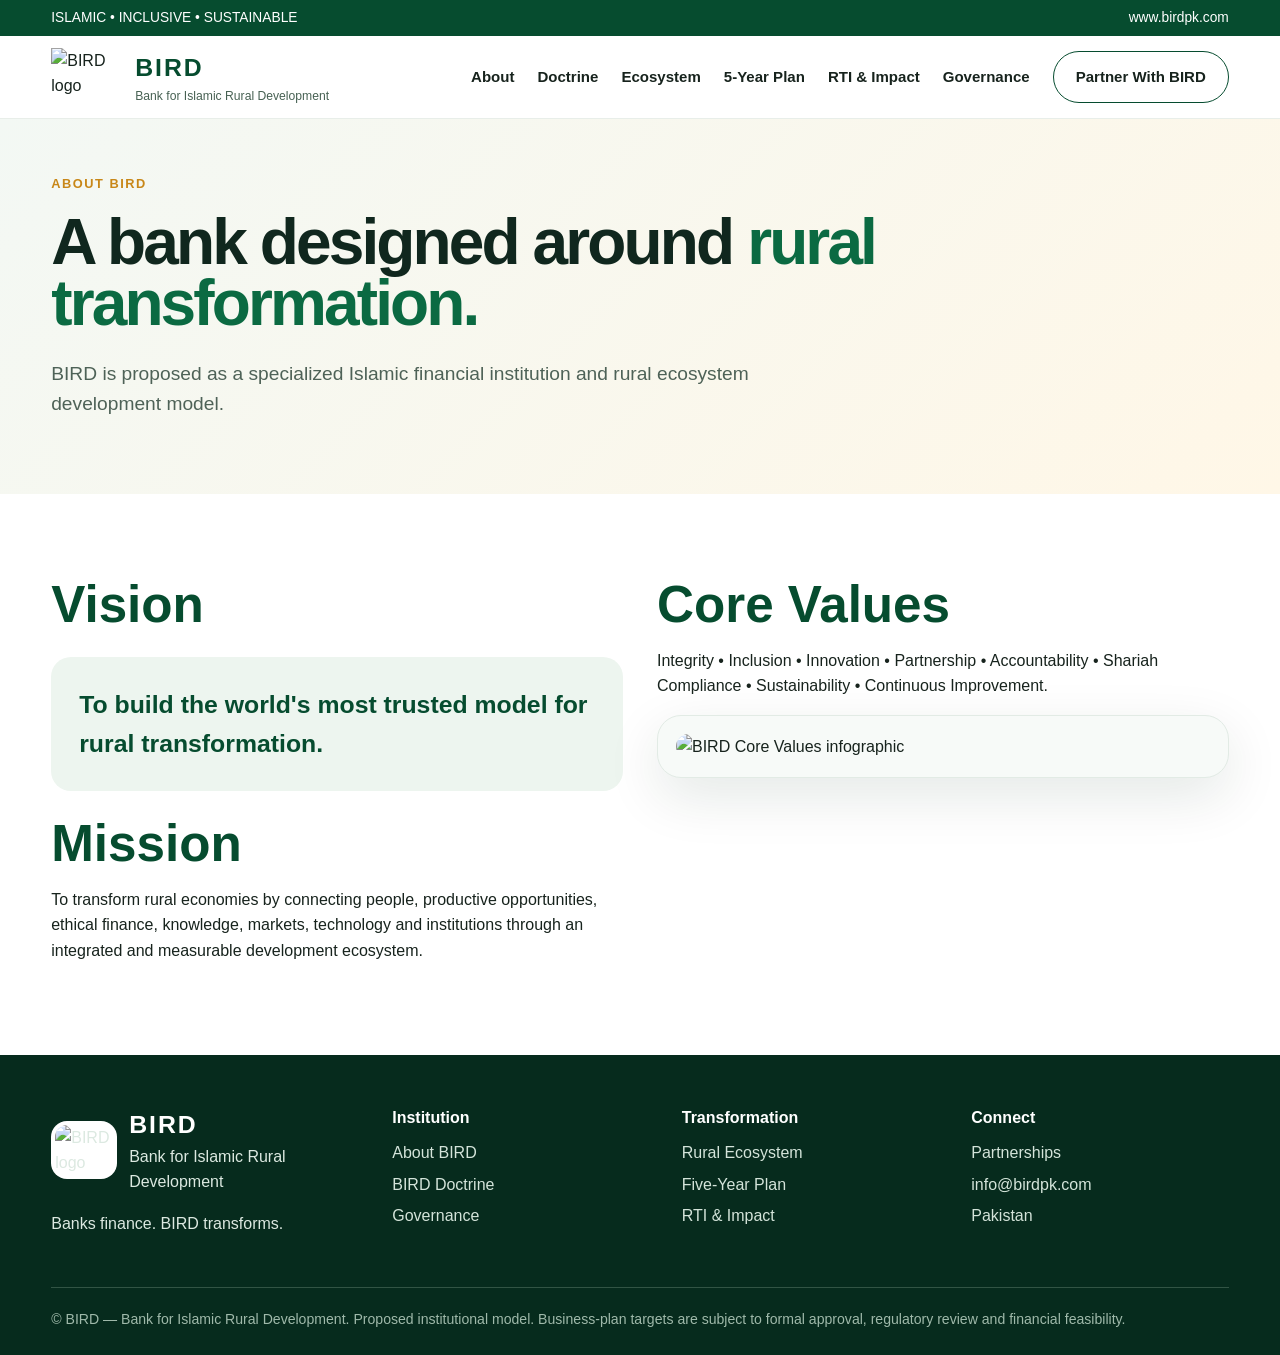
==== about.html @ 43ede4d1 "Add files via upload" ====
<!doctype html><html lang="en"><head><meta charset="utf-8"><meta name="viewport" content="width=device-width,initial-scale=1">
<title>About | BIRD</title><meta name="description" content="BIRD — Bank for Islamic Rural Development"><link rel="stylesheet" href="styles.css"></head>
<body>
<div class="topbar"><div class="container"><span>ISLAMIC • INCLUSIVE • SUSTAINABLE</span><span>www.birdpk.com</span></div></div>
<header><div class="container nav">
<a class="brand" href="index.html"><img src="assets/bird-logo.png" alt="BIRD logo"><div><div class="brand-title">BIRD</div><div class="brand-sub">Bank for Islamic Rural Development</div></div></a>
<nav>
<a href="about.html">About</a><a href="doctrine.html">Doctrine</a><a href="ecosystem.html">Ecosystem</a>
<a href="five-year-plan.html">5-Year Plan</a><a href="impact.html">RTI & Impact</a><a href="governance.html">Governance</a>
<a class="btn" href="partnerships.html">Partner With BIRD</a>
</nav><div class="mobile-toggle">MENU</div></div></header>

<section class="page-hero"><div class="container"><div class="eyebrow">About BIRD</div><h1>A bank designed around <span>rural transformation.</span></h1><p class="lead">BIRD is proposed as a specialized Islamic financial institution and rural ecosystem development model.</p></div></section>
<section><div class="container two-col"><div><h2>Vision</h2><p class="quote">To build the world's most trusted model for rural transformation.</p><h2>Mission</h2><p>To transform rural economies by connecting people, productive opportunities, ethical finance, knowledge, markets, technology and institutions through an integrated and measurable development ecosystem.</p></div><div><h2>Core Values</h2><p>Integrity • Inclusion • Innovation • Partnership • Accountability • Shariah Compliance • Sustainability • Continuous Improvement.</p><div class="infographic"><img src="assets/core-values.png" alt="BIRD Core Values infographic"></div></div></div></section>

<footer><div class="container">
<div class="footer-grid">
<div><div class="brand"><img src="assets/bird-logo.png" alt="BIRD logo"><div><div class="brand-title" style="color:white">BIRD</div><div>Bank for Islamic Rural Development</div></div></div>
<p>Banks finance. BIRD transforms.</p></div>
<div><h4>Institution</h4><a href="about.html">About BIRD</a><a href="doctrine.html">BIRD Doctrine</a><a href="governance.html">Governance</a></div>
<div><h4>Transformation</h4><a href="ecosystem.html">Rural Ecosystem</a><a href="five-year-plan.html">Five-Year Plan</a><a href="impact.html">RTI & Impact</a></div>
<div><h4>Connect</h4><a href="partnerships.html">Partnerships</a><a href="mailto:info@birdpk.com">info@birdpk.com</a><a href="#">Pakistan</a></div>
</div><div class="copyright">© BIRD — Bank for Islamic Rural Development. Proposed institutional model. Business-plan targets are subject to formal approval, regulatory review and financial feasibility.</div>
</div></footer>
<script src="script.js"></script>
</body></html>
---- styles.css ----
:root{
  --green:#064c2f; --green2:#0b6a42; --gold:#c88718; --navy:#123657;
  --ink:#17231d; --muted:#65736b; --cream:#fbfaf5; --pale:#edf5ef; --white:#fff;
  --shadow:0 18px 55px rgba(5,45,28,.11);
}
*{box-sizing:border-box} html{scroll-behavior:smooth}
body{margin:0;font-family:Inter,Segoe UI,Arial,sans-serif;color:var(--ink);background:#fff;line-height:1.58}
a{text-decoration:none;color:inherit}
.container{width:min(1180px,92%);margin:auto}
.topbar{background:var(--green);color:#fff;font-size:.86rem;padding:7px 0}
.topbar .container{display:flex;justify-content:space-between;gap:20px;align-items:center}
header{position:sticky;top:0;z-index:50;background:rgba(255,255,255,.97);border-bottom:1px solid #e8eee9}
.nav{display:flex;align-items:center;justify-content:space-between;min-height:82px;gap:20px}
.brand{display:flex;align-items:center;gap:12px}
.brand img{width:72px;height:58px;object-fit:contain}
.brand-title{font-weight:900;color:var(--green);font-size:1.55rem;letter-spacing:.08em}
.brand-sub{font-size:.76rem;color:#476153}
nav{display:flex;align-items:center;gap:23px;font-weight:700;font-size:.94rem}
nav a:hover{color:var(--gold)}
.btn{display:inline-flex;align-items:center;justify-content:center;padding:13px 22px;border-radius:30px;border:1px solid var(--green);font-weight:800}
.btn.primary{background:var(--green);color:#fff}
.btn.gold{background:var(--gold);color:#fff;border-color:var(--gold)}
.hero{background:radial-gradient(circle at 85% 25%,#f5e9c8 0,#f3f8f3 36%,#fff 70%);padding:75px 0 60px}
.hero-grid{display:grid;grid-template-columns:1.2fr .8fr;gap:52px;align-items:center}
.kicker{color:var(--green2);font-weight:900;letter-spacing:.17em;font-size:.86rem;text-transform:uppercase}
h1{font-size:clamp(3rem,6vw,5.7rem);line-height:.96;margin:18px 0 24px;letter-spacing:-.045em;color:#10271e}
h1 span{color:var(--green2)}
.lead{font-size:1.2rem;color:#4e6257;max-width:760px}
.hero-card{background:#fff;border-radius:28px;padding:26px;box-shadow:var(--shadow);border:1px solid #e4eee7}
.hero-card img{width:100%;max-height:245px;object-fit:contain}
.stats{display:grid;grid-template-columns:repeat(2,1fr);gap:12px;margin-top:18px}
.stat{background:var(--pale);border-radius:18px;padding:17px}
.stat b{font-size:1.75rem;color:var(--green)}
.stat small{display:block;color:var(--muted)}
section{padding:76px 0}
.section-head{max-width:780px;margin-bottom:34px}
.eyebrow{font-weight:900;color:var(--gold);text-transform:uppercase;letter-spacing:.12em;font-size:.8rem}
h2{font-size:clamp(2rem,4vw,3.35rem);line-height:1.08;margin:7px 0 12px;color:var(--green)}
h3{color:var(--green);font-size:1.35rem;margin:7px 0}
.grid-3{display:grid;grid-template-columns:repeat(3,1fr);gap:20px}
.grid-4{display:grid;grid-template-columns:repeat(4,1fr);gap:18px}
.card{padding:26px;border:1px solid #dfe9e2;border-radius:22px;background:#fff;box-shadow:0 8px 26px rgba(5,45,28,.05)}
.card .icon{font-size:2rem}
.card p{color:#607068}
.band{background:var(--green);color:#fff}
.band h2,.band h3{color:#fff}.band p{color:#dfeee6}
.pillars{display:grid;grid-template-columns:repeat(5,1fr);gap:12px}
.pillar{background:#fff;color:var(--ink);padding:20px;border-radius:18px;text-align:center}
.pillar strong{display:block;color:var(--green)}
.process{display:flex;align-items:stretch;gap:12px;flex-wrap:wrap}
.step{flex:1;min-width:145px;background:var(--pale);padding:20px;border-radius:18px;position:relative}
.step b{color:var(--green);font-size:1.1rem}
.infographic{background:#f7faf8;border:1px solid #e2ebe5;border-radius:24px;padding:18px;box-shadow:var(--shadow)}
.infographic img{width:100%;display:block;border-radius:15px}
.table-wrap{overflow:auto;border-radius:18px;border:1px solid #dfe8e2}
table{width:100%;border-collapse:collapse;font-size:.93rem}
th{background:var(--green);color:#fff;padding:13px;text-align:left}
td{padding:12px;border-bottom:1px solid #e6ece8}
tr:nth-child(even) td{background:#f7faf8}
.callout{padding:30px;border-left:6px solid var(--gold);background:#fff8ea;border-radius:18px;font-size:1.18rem}
footer{background:#062b1d;color:#dce9e1;padding:50px 0 25px}
.footer-grid{display:grid;grid-template-columns:1.2fr repeat(3,1fr);gap:32px}
footer h4{color:#fff;margin:0 0 10px}
footer a{display:block;margin:6px 0;color:#d4e4da}
footer .brand img{background:white;border-radius:16px;padding:4px}
.copyright{border-top:1px solid #315444;margin-top:35px;padding-top:20px;color:#9fb9aa;font-size:.88rem}
.page-hero{padding:55px 0;background:linear-gradient(135deg,#f3f8f4,#fff7e7)}
.page-hero h1{font-size:clamp(2.6rem,5vw,4.6rem)}
.two-col{display:grid;grid-template-columns:1fr 1fr;gap:34px;align-items:start}
.quote{font-size:1.55rem;font-weight:800;color:var(--green);padding:28px;border-radius:20px;background:var(--pale)}
.mobile-toggle{display:none}
@media(max-width:900px){
  .hero-grid,.two-col{grid-template-columns:1fr}
  .grid-3,.grid-4,.pillars{grid-template-columns:1fr 1fr}
  nav{display:none}.mobile-toggle{display:block;font-weight:900;color:var(--green)}
  .footer-grid{grid-template-columns:1fr 1fr}
  h1{font-size:3.3rem}
}
@media(max-width:600px){
  .grid-3,.grid-4,.pillars,.stats,.footer-grid{grid-template-columns:1fr}
  .hero{padding-top:42px} section{padding:52px 0}
}
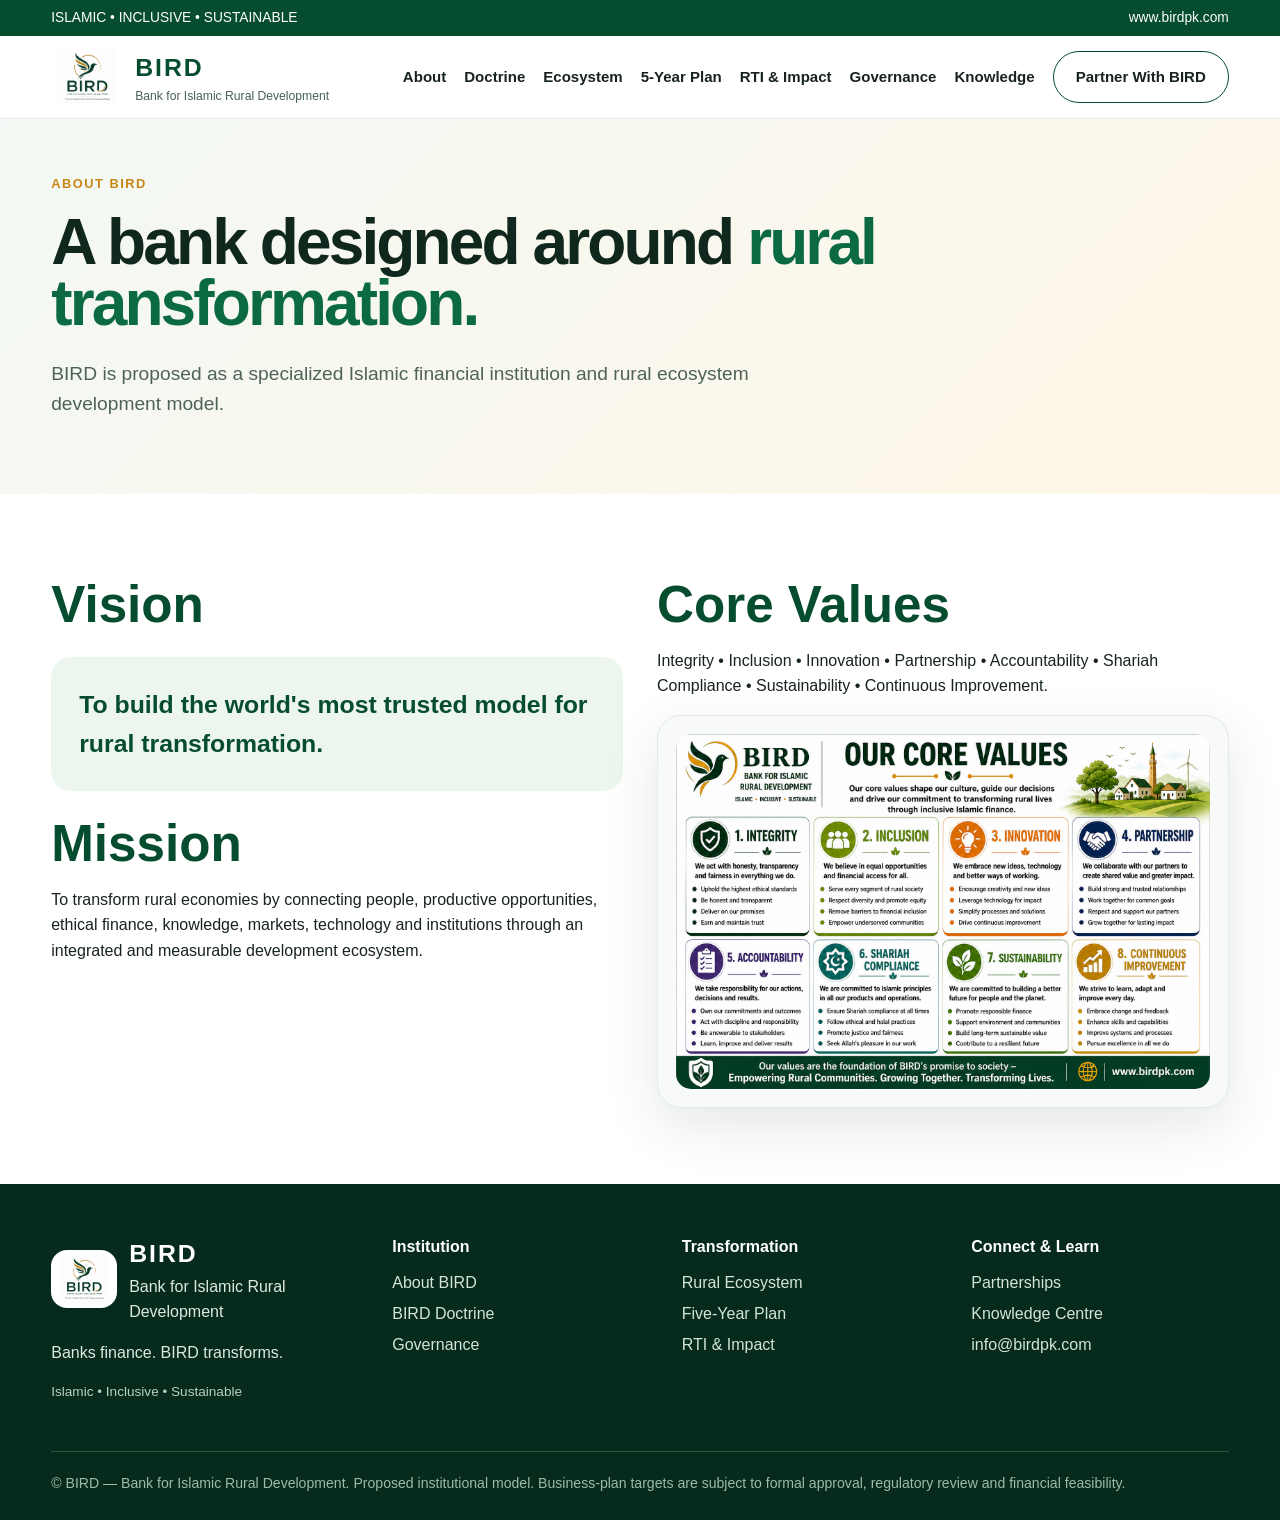
==== commit 588d8874: "Add files via upload" ====
--- a/about.html
+++ b/about.html
@@ -4,11 +4,12 @@
 <div class="topbar"><div class="container"><span>ISLAMIC • INCLUSIVE • SUSTAINABLE</span><span>www.birdpk.com</span></div></div>
 <header><div class="container nav">
 <a class="brand" href="index.html"><img src="assets/bird-logo.png" alt="BIRD logo"><div><div class="brand-title">BIRD</div><div class="brand-sub">Bank for Islamic Rural Development</div></div></a>
-<nav>
+<nav id="mainNav">
 <a href="about.html">About</a><a href="doctrine.html">Doctrine</a><a href="ecosystem.html">Ecosystem</a>
 <a href="five-year-plan.html">5-Year Plan</a><a href="impact.html">RTI & Impact</a><a href="governance.html">Governance</a>
+<a href="knowledge.html">Knowledge</a>
 <a class="btn" href="partnerships.html">Partner With BIRD</a>
-</nav><div class="mobile-toggle">MENU</div></div></header>
+</nav><button class="mobile-toggle" aria-label="Open menu" aria-expanded="false">MENU</button></div></header>
 
 <section class="page-hero"><div class="container"><div class="eyebrow">About BIRD</div><h1>A bank designed around <span>rural transformation.</span></h1><p class="lead">BIRD is proposed as a specialized Islamic financial institution and rural ecosystem development model.</p></div></section>
 <section><div class="container two-col"><div><h2>Vision</h2><p class="quote">To build the world's most trusted model for rural transformation.</p><h2>Mission</h2><p>To transform rural economies by connecting people, productive opportunities, ethical finance, knowledge, markets, technology and institutions through an integrated and measurable development ecosystem.</p></div><div><h2>Core Values</h2><p>Integrity • Inclusion • Innovation • Partnership • Accountability • Shariah Compliance • Sustainability • Continuous Improvement.</p><div class="infographic"><img src="assets/core-values.png" alt="BIRD Core Values infographic"></div></div></div></section>
@@ -16,10 +17,10 @@
 <footer><div class="container">
 <div class="footer-grid">
 <div><div class="brand"><img src="assets/bird-logo.png" alt="BIRD logo"><div><div class="brand-title" style="color:white">BIRD</div><div>Bank for Islamic Rural Development</div></div></div>
-<p>Banks finance. BIRD transforms.</p></div>
+<p>Banks finance. BIRD transforms.</p><p class="footer-note">Islamic • Inclusive • Sustainable</p></div>
 <div><h4>Institution</h4><a href="about.html">About BIRD</a><a href="doctrine.html">BIRD Doctrine</a><a href="governance.html">Governance</a></div>
 <div><h4>Transformation</h4><a href="ecosystem.html">Rural Ecosystem</a><a href="five-year-plan.html">Five-Year Plan</a><a href="impact.html">RTI & Impact</a></div>
-<div><h4>Connect</h4><a href="partnerships.html">Partnerships</a><a href="mailto:info@birdpk.com">info@birdpk.com</a><a href="#">Pakistan</a></div>
+<div><h4>Connect & Learn</h4><a href="partnerships.html">Partnerships</a><a href="knowledge.html">Knowledge Centre</a><a href="mailto:info@birdpk.com">info@birdpk.com</a></div>
 </div><div class="copyright">© BIRD — Bank for Islamic Rural Development. Proposed institutional model. Business-plan targets are subject to formal approval, regulatory review and financial feasibility.</div>
 </div></footer>
 <script src="script.js"></script>
--- a/styles.css
+++ b/styles.css
@@ -81,3 +81,41 @@
   .grid-3,.grid-4,.pillars,.stats,.footer-grid{grid-template-columns:1fr}
   .hero{padding-top:42px} section{padding:52px 0}
 }
+
+
+/* v3 institutional refinements */
+.soft-section{background:#f7faf8}
+.compact-band{padding:52px 0}
+.governance-grid{display:grid;grid-template-columns:repeat(3,1fr);gap:20px;margin-bottom:30px}
+.governance-card{min-height:190px}
+.governance-board{max-width:1040px;margin:0 auto}
+.governance-infra{max-width:820px;margin:30px auto 0}
+.delivery-flow{display:flex;align-items:center;justify-content:center;gap:10px;flex-wrap:wrap;margin:26px 0}
+.delivery-flow div{background:#fff;border:1px solid #dfe9e2;border-radius:16px;padding:16px 18px;text-align:center;min-width:155px;box-shadow:0 8px 22px rgba(5,45,28,.05)}
+.delivery-flow strong{display:block;color:var(--green);font-size:.88rem}
+.delivery-flow span{display:block;color:var(--muted);font-size:.78rem;margin-top:4px}
+.delivery-flow b{color:var(--gold);font-size:1.4rem}
+.transformation-strip{display:flex;align-items:center;gap:10px;flex-wrap:wrap}
+.transformation-strip>div{flex:1;min-width:145px;background:var(--pale);border-radius:18px;padding:20px;text-align:center}
+.transformation-strip span{display:block;color:var(--gold);font-weight:900;font-size:.8rem}
+.transformation-strip strong{display:block;color:var(--green);font-size:1.2rem}
+.transformation-strip small{color:var(--muted)}
+.transformation-strip>b{color:var(--gold);font-size:1.6rem}
+.contact-panel{margin-top:24px;padding:24px;border:1px solid #dce8df;border-radius:18px;background:var(--pale);display:grid;gap:5px}
+.contact-panel a{color:var(--green);font-size:1.25rem;font-weight:900}
+.resource-card{display:flex;flex-direction:column}
+.resource-card .text-link{margin-top:auto;padding-top:14px;color:var(--green);font-weight:900}
+.footer-note{color:#b9d0c2;font-size:.85rem}
+nav{gap:18px}
+nav a{white-space:nowrap}
+.mobile-toggle{background:none;border:0;cursor:pointer;font-size:.9rem}
+@media(max-width:1050px){
+ nav{gap:12px;font-size:.86rem}
+ .btn{padding:11px 17px}
+}
+@media(max-width:900px){
+ .governance-grid{grid-template-columns:1fr}
+ #mainNav.open{display:flex;position:absolute;left:4%;right:4%;top:82px;background:#fff;flex-direction:column;align-items:stretch;padding:20px;border:1px solid #dfe8e2;border-radius:18px;box-shadow:var(--shadow)}
+ #mainNav.open a{padding:9px 5px}
+ .mobile-toggle{display:block}
+}
